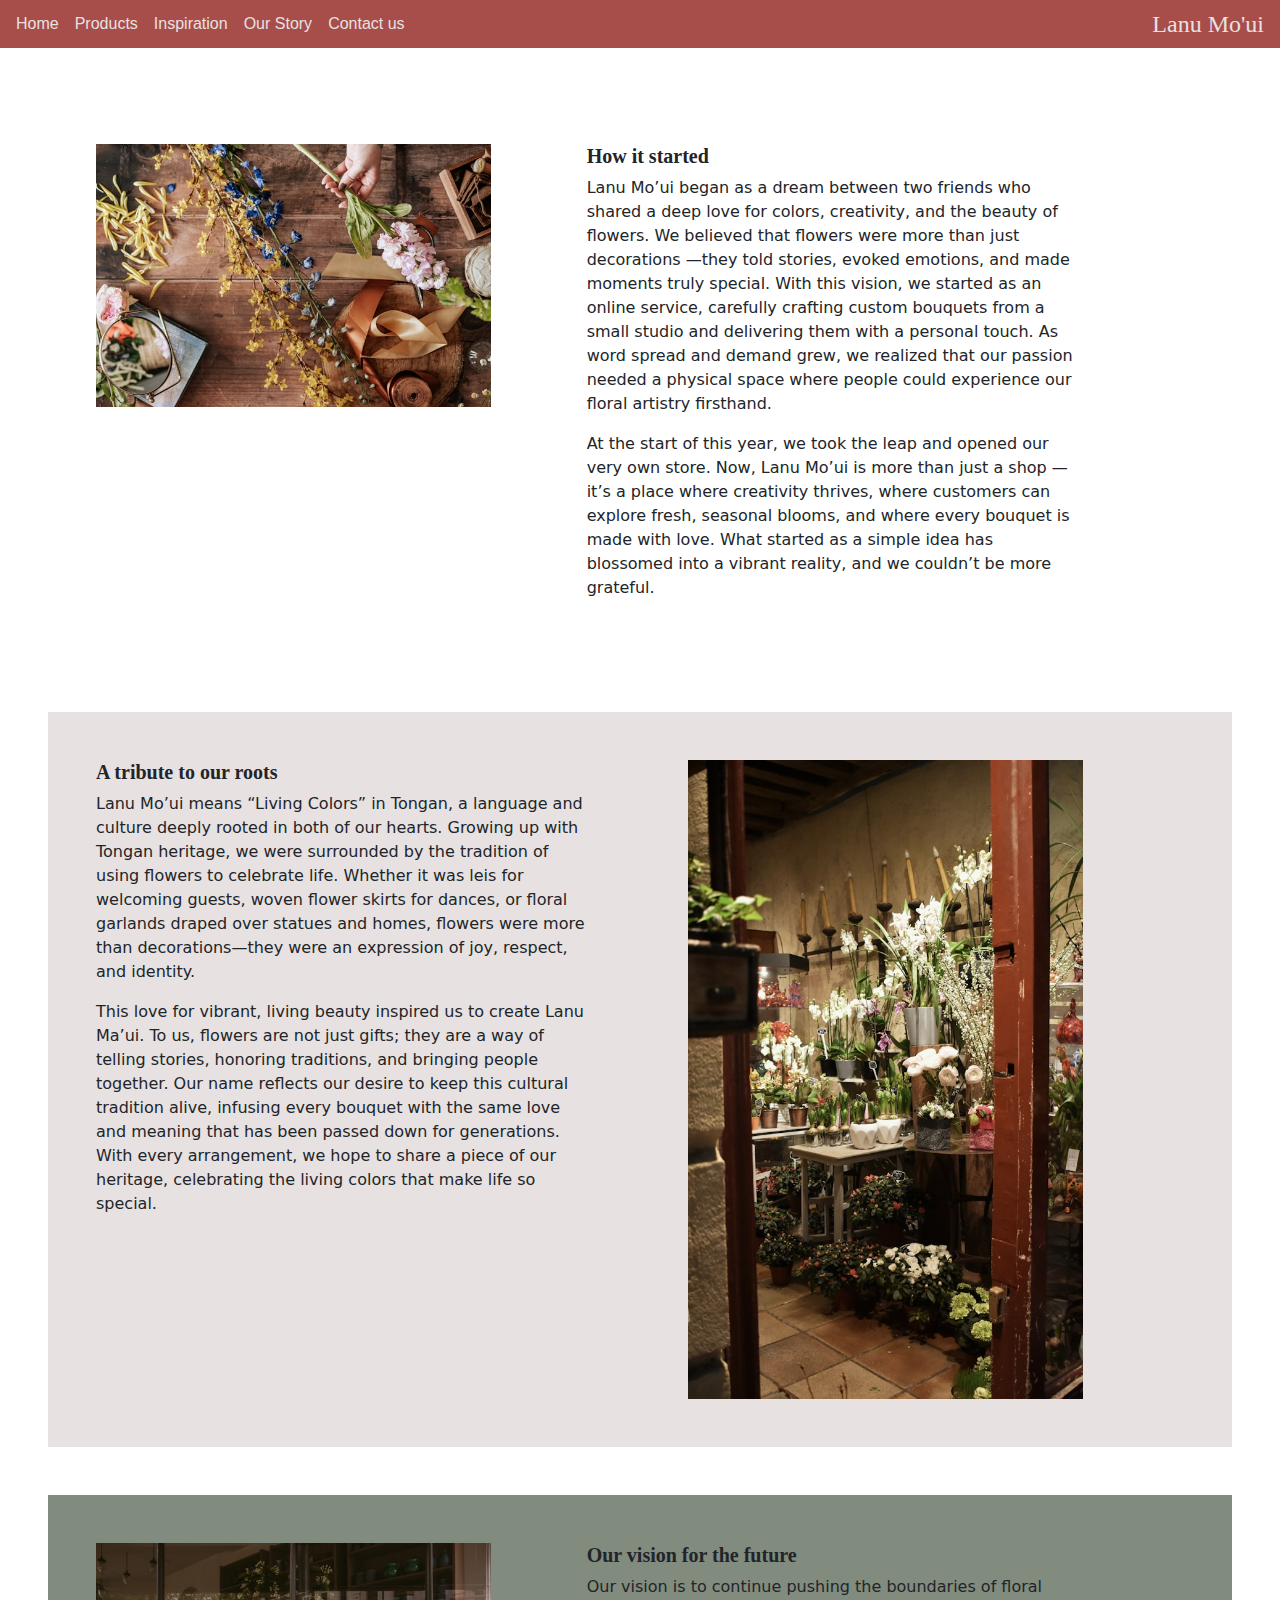
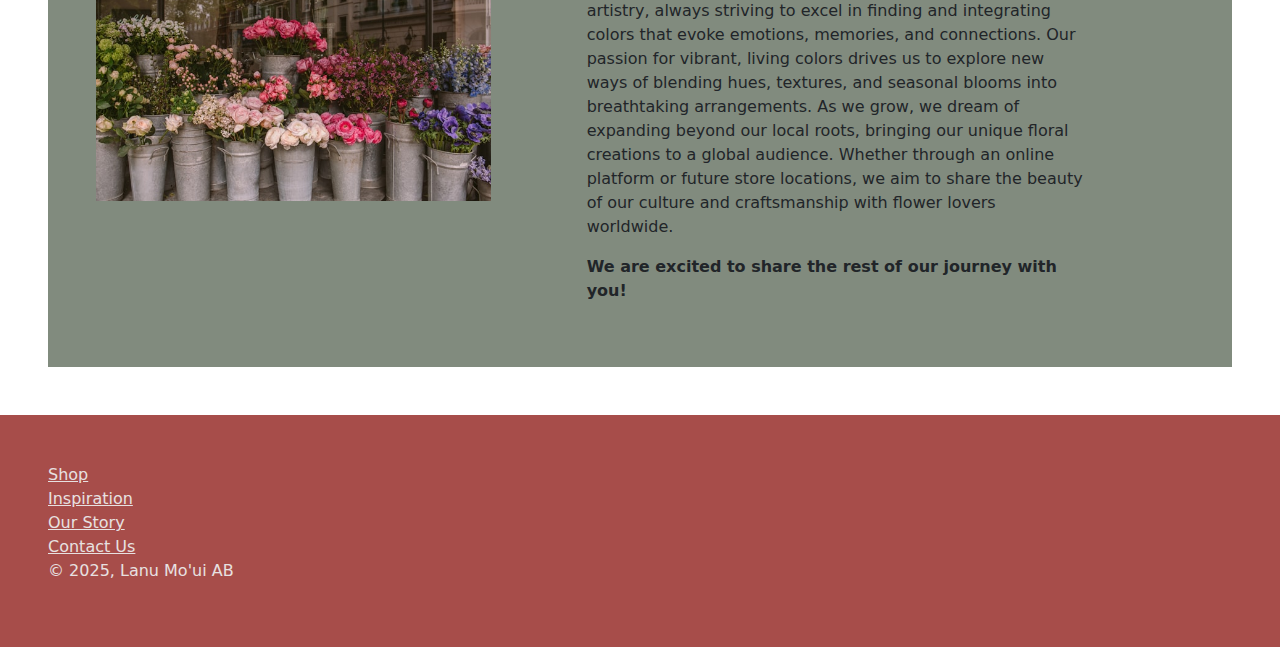
==== HTML/about.html @ 5e1d5b34 "Initialize repository" ====
<!DOCTYPE html>
<html lang="en">
  <head>
    <meta charset="UTF-8" />
    <meta name="viewport" content="width=device-width, initial-scale=1.0" />
    <title>About</title>
    <link
      href="https://cdn.jsdelivr.net/npm/bootstrap@5.3.3/dist/css/bootstrap.min.css"
      rel="stylesheet"
      integrity="sha384-QWTKZyjpPEjISv5WaRU9OFeRpok6YctnYmDr5pNlyT2bRjXh0JMhjY6hW+ALEwIH"
      crossorigin="anonymous"
    />
  </head>
  <style>
    h4 {
      font-family: Georgia, "Times New Roman", Times, serif;
      color: rgb(231, 225, 225);
      margin-bottom: auto;
    }
    h5 {
      font-family: Georgia, "Times New Roman", Times, serif;
      font-weight: bold;
    }

    .navbar-nav li a {
      color: rgb(231, 225, 225);
      font-family: "Trebuchet MS", "Lucida Sans Unicode", "Lucida Grande",
        "Lucida Sans", Arial, sans-serif;
    }

    .navbar-nav li a:hover {
      color: rgba(18, 18, 18, 0.5);
    }
  </style>
  <body>
    <nav
      class="navbar navbar-expand-lg py-1"
      style="background-color: rgb(167, 77, 74)"
    >
      <button
        class="navbar-toggler"
        type="button"
        data-bs-toggle="collapse"
        data-bs-target="#navbarNav"
        aria-controls="navbarNav"
        aria-expanded="false"
        aria-label="Toggle navigation"
      >
        <span class="navbar-toggler-icon"></span>
      </button>
      <div class="collapse navbar-collapse" id="navbarNav">
        <ul class="navbar-nav ms-2">
          <li class="nav-item active">
            <a class="nav-link" href="../index.html">Home</a>
          </li>
          <li class="nav-item">
            <a class="nav-link" href="products.html">Products</a>
          </li>
          <li class="nav-item">
            <a class="nav-link" href="gallery.html">Inspiration</a>
          </li>
          <li class="nav-item">
            <a class="nav-link" href="about.html">Our Story</a>
          </li>
          <li class="nav-item">
            <a class="nav-link" href="contact.html">Contact us</a>
          </li>
        </ul>
      </div>
      <a class="navbar-brand align-items-right" href="../index.html"
        ><h4>Lanu Mo'ui</h4></a
      >
    </nav>
    <div class="row g-0 m-5">
      <div class="col-md-4 m-md-5 m-0">
        <img src="images/ourStory.jpg" class="img-fluid" alt="Flower Spread" />
      </div>
      <div class="col-md-6">
        <div class="d-flex flex-column m-5">
          <h5>How it started</h5>
          <p>
            Lanu Mo’ui began as a dream between two friends who shared a deep
            love for colors, creativity, and the beauty of flowers. We believed
            that flowers were more than just decorations —they told stories,
            evoked emotions, and made moments truly special. With this vision,
            we started as an online service, carefully crafting custom bouquets
            from a small studio and delivering them with a personal touch. As
            word spread and demand grew, we realized that our passion needed a
            physical space where people could experience our floral artistry
            firsthand.
          </p>
          <p>
            At the start of this year, we took the leap and opened our very own
            store. Now, Lanu Mo’ui is more than just a shop —it’s a place where
            creativity thrives, where customers can explore fresh, seasonal
            blooms, and where every bouquet is made with love. What started as a
            simple idea has blossomed into a vibrant reality, and we couldn’t be
            more grateful.
          </p>
        </div>
      </div>
    </div>
    <div class="row g-0 m-5" style="background-color: rgb(231, 225, 225)">
      <div class="col-md-6">
        <div class="d-flex flex-column m-5">
          <h5>A tribute to our roots</h5>
          <p>
            Lanu Mo’ui means “Living Colors” in Tongan, a language and culture
            deeply rooted in both of our hearts. Growing up with Tongan
            heritage, we were surrounded by the tradition of using flowers to
            celebrate life. Whether it was leis for welcoming guests, woven
            flower skirts for dances, or floral garlands draped over statues and
            homes, flowers were more than decorations—they were an expression of
            joy, respect, and identity.
          </p>
          <p>
            This love for vibrant, living beauty inspired us to create Lanu
            Ma’ui. To us, flowers are not just gifts; they are a way of telling
            stories, honoring traditions, and bringing people together. Our name
            reflects our desire to keep this cultural tradition alive, infusing
            every bouquet with the same love and meaning that has been passed
            down for generations. With every arrangement, we hope to share a
            piece of our heritage, celebrating the living colors that make life
            so special.
          </p>
        </div>
      </div>
      <div class="col-md-4 m-md-5 m-0">
        <img src="images/ourStory1.jpg" class="img-fluid" alt="Florist Store" />
      </div>
    </div>
    <div class="row g-0 m-5" style="background-color: rgb(129, 139, 126)">
      <div class="col-md-4 m-md-5 m-0">
        <img src="images/flowerShop.jpg" class="img-fluid" alt="Flower Shop" />
      </div>
      <div class="col-md-6">
        <div class="d-flex flex-column m-5">
          <h5>Our vision for the future</h5>
          <p>
            Our vision is to continue pushing the boundaries of floral artistry,
            always striving to excel in finding and integrating colors that
            evoke emotions, memories, and connections. Our passion for vibrant,
            living colors drives us to explore new ways of blending hues,
            textures, and seasonal blooms into breathtaking arrangements. As we
            grow, we dream of expanding beyond our local roots, bringing our
            unique floral creations to a global audience. Whether through an
            online platform or future store locations, we aim to share the
            beauty of our culture and craftsmanship with flower lovers
            worldwide.
          </p>
          <p>
            <b>We are excited to share the rest of our journey with you!</b>
          </p>
        </div>
      </div>
    </div>

    <div style="background-color: rgb(167, 77, 74)">
      <footer
        class="col-md-2 ms-5 py-5 text-start"
        style="list-style: none; color: rgb(231, 225, 225)"
      >
        <li>
          <a href="HTML/products.html" style="color: rgb(231, 225, 225)"
            >Shop</a
          >
        </li>
        <li>
          <a href="HTML/gallery.html" style="color: rgb(231, 225, 225)"
            >Inspiration</a
          >
        </li>
        <li>
          <a href="HTML/about.html" style="color: rgb(231, 225, 225)"
            >Our Story</a
          >
        </li>
        <li>
          <a href="HTML/contact.html" style="color: rgb(231, 225, 225)"
            >Contact Us</a
          >
        </li>
        <p>&copy; 2025, Lanu Mo'ui AB</p>
      </footer>
    </div>
    <script src="https://cdn.jsdelivr.net/npm/bootstrap@5.3.3/dist/js/bootstrap.bundle.min.js"></script>
  </body>
</html>
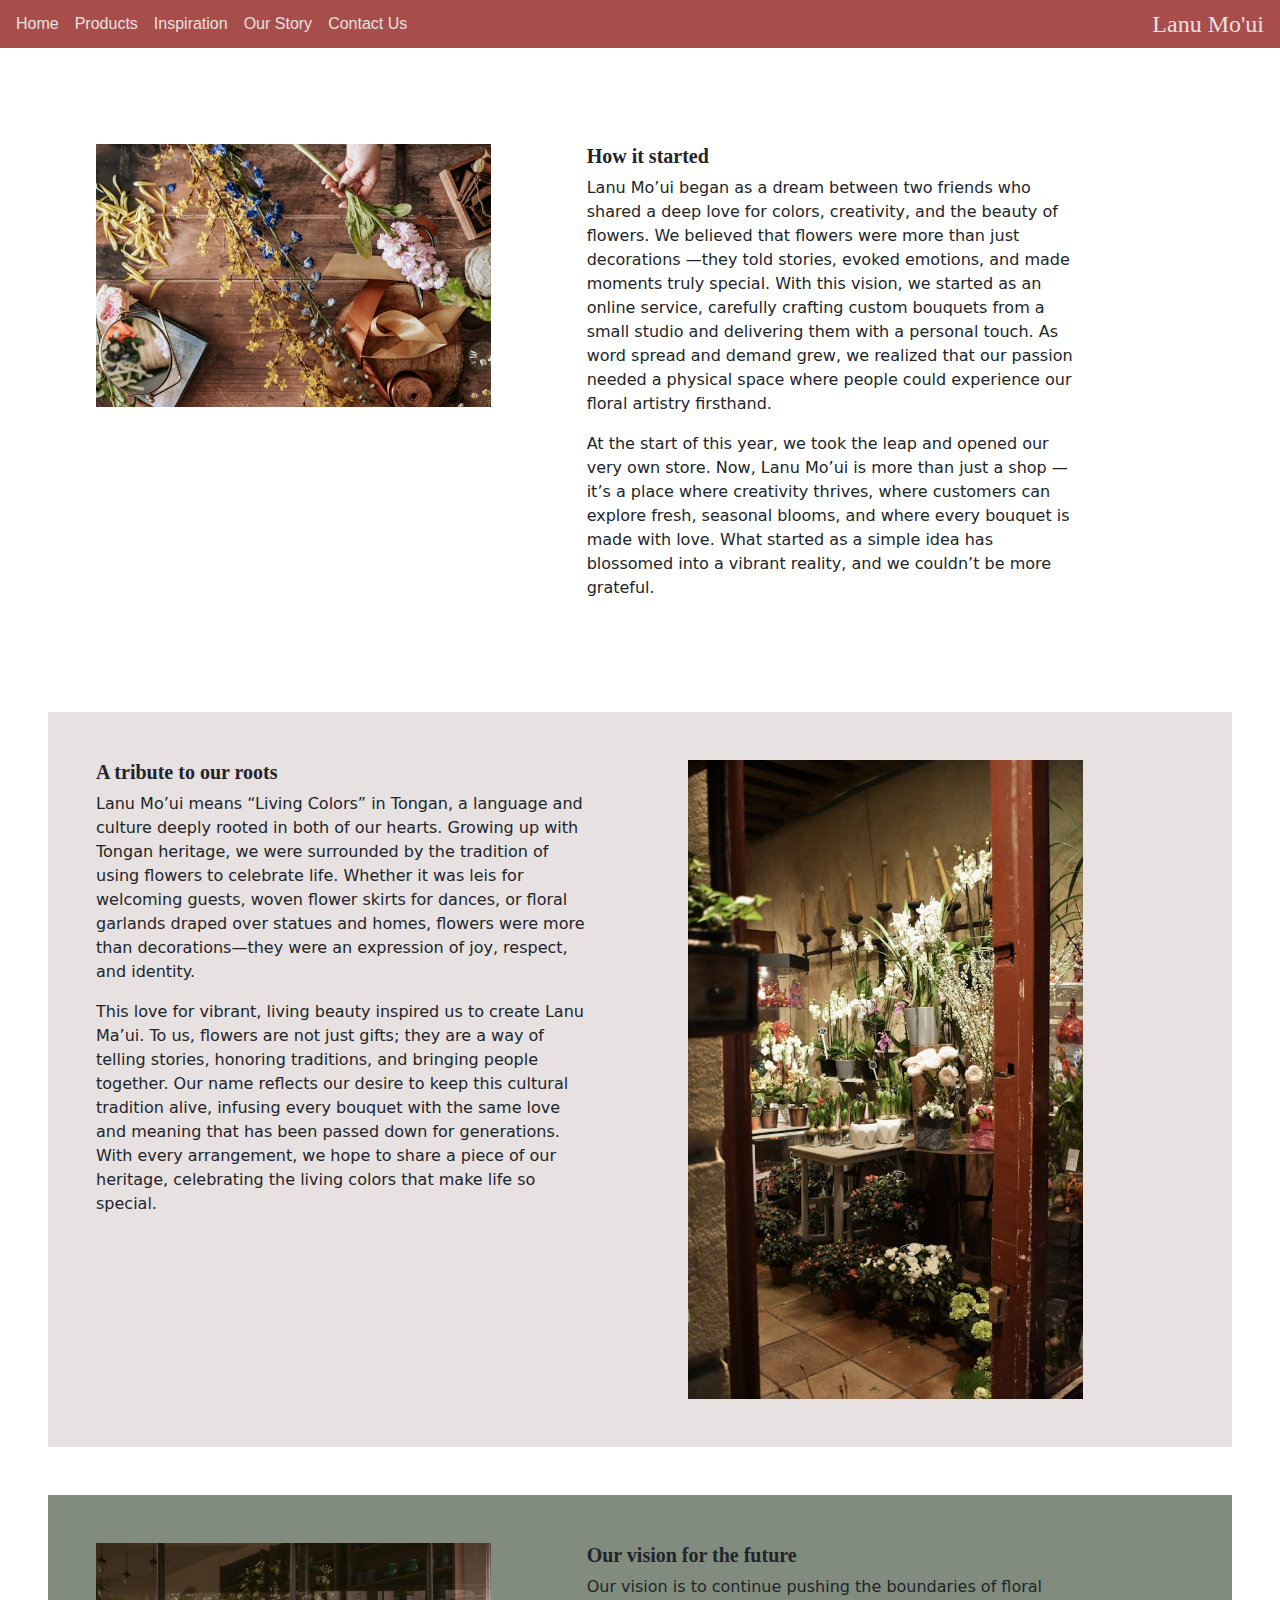
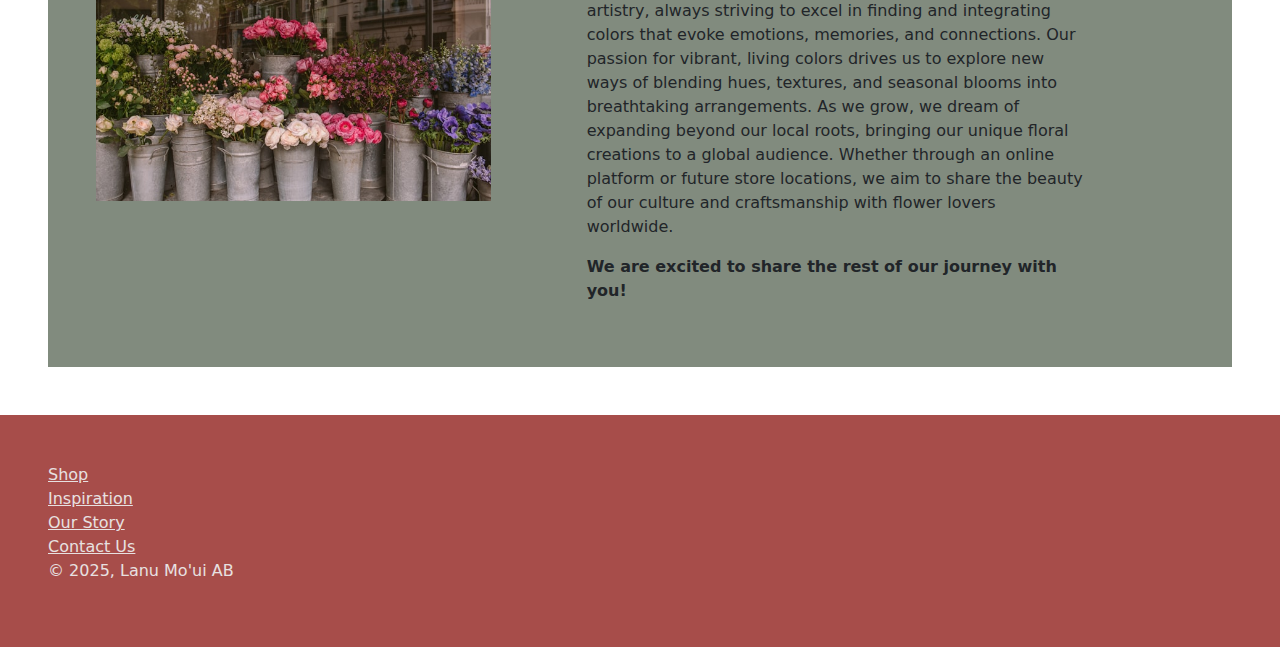
==== commit acf74fd9: "Minor style changes" ====
--- a/HTML/about.html
+++ b/HTML/about.html
@@ -10,33 +10,10 @@
       integrity="sha384-QWTKZyjpPEjISv5WaRU9OFeRpok6YctnYmDr5pNlyT2bRjXh0JMhjY6hW+ALEwIH"
       crossorigin="anonymous"
     />
+    <link rel="stylesheet" href="../CSS/about.css" />
   </head>
-  <style>
-    h4 {
-      font-family: Georgia, "Times New Roman", Times, serif;
-      color: rgb(231, 225, 225);
-      margin-bottom: auto;
-    }
-    h5 {
-      font-family: Georgia, "Times New Roman", Times, serif;
-      font-weight: bold;
-    }
-
-    .navbar-nav li a {
-      color: rgb(231, 225, 225);
-      font-family: "Trebuchet MS", "Lucida Sans Unicode", "Lucida Grande",
-        "Lucida Sans", Arial, sans-serif;
-    }
-
-    .navbar-nav li a:hover {
-      color: rgba(18, 18, 18, 0.5);
-    }
-  </style>
   <body>
-    <nav
-      class="navbar navbar-expand-lg py-1"
-      style="background-color: rgb(167, 77, 74)"
-    >
+    <nav class="navbar navbar-expand-lg py-1">
       <button
         class="navbar-toggler"
         type="button"
@@ -63,7 +40,7 @@
             <a class="nav-link" href="about.html">Our Story</a>
           </li>
           <li class="nav-item">
-            <a class="nav-link" href="contact.html">Contact us</a>
+            <a class="nav-link" href="contact.html">Contact Us</a>
           </li>
         </ul>
       </div>
@@ -100,7 +77,7 @@
         </div>
       </div>
     </div>
-    <div class="row g-0 m-5" style="background-color: rgb(231, 225, 225)">
+    <div class="row g-0 m-5" id="tributeSection">
       <div class="col-md-6">
         <div class="d-flex flex-column m-5">
           <h5>A tribute to our roots</h5>
@@ -129,7 +106,7 @@
         <img src="images/ourStory1.jpg" class="img-fluid" alt="Florist Store" />
       </div>
     </div>
-    <div class="row g-0 m-5" style="background-color: rgb(129, 139, 126)">
+    <div class="row g-0 m-5" id="futureVision">
       <div class="col-md-4 m-md-5 m-0">
         <img src="images/flowerShop.jpg" class="img-fluid" alt="Flower Shop" />
       </div>
@@ -155,30 +132,19 @@
       </div>
     </div>
 
-    <div style="background-color: rgb(167, 77, 74)">
-      <footer
-        class="col-md-2 ms-5 py-5 text-start"
-        style="list-style: none; color: rgb(231, 225, 225)"
-      >
+    <div class="footer">
+      <footer class="ms-5 py-5 text-start">
         <li>
-          <a href="HTML/products.html" style="color: rgb(231, 225, 225)"
-            >Shop</a
-          >
+          <a href="products.html">Shop</a>
         </li>
         <li>
-          <a href="HTML/gallery.html" style="color: rgb(231, 225, 225)"
-            >Inspiration</a
-          >
+          <a href="gallery.html">Inspiration</a>
         </li>
         <li>
-          <a href="HTML/about.html" style="color: rgb(231, 225, 225)"
-            >Our Story</a
-          >
+          <a href="about.html">Our Story</a>
         </li>
         <li>
-          <a href="HTML/contact.html" style="color: rgb(231, 225, 225)"
-            >Contact Us</a
-          >
+          <a href="contact.html">Contact Us</a>
         </li>
         <p>&copy; 2025, Lanu Mo'ui AB</p>
       </footer>
--- a/CSS/about.css
+++ b/CSS/about.css
@@ -0,0 +1,38 @@
+h4 {
+    font-family: Georgia, "Times New Roman", Times, serif;
+    color: rgb(231, 225, 225);
+    margin-bottom: auto;
+  }
+  h5 {
+    font-family: Georgia, "Times New Roman", Times, serif;
+    font-weight: bold;
+  }
+
+  .navbar,
+  .navbar-nav li a {
+    background-color: rgb(167, 77, 74);
+    color: rgb(231, 225, 225);
+    font-family: "Trebuchet MS", "Lucida Sans Unicode", "Lucida Grande",
+      "Lucida Sans", Arial, sans-serif;
+  }
+
+  .navbar-nav li a:hover {
+    color: rgba(18, 18, 18, 0.5);
+  }
+  footer,
+  .footer {
+    color: rgb(231, 225, 225);
+    background-color: rgb(167, 77, 74);
+  }
+
+  li,
+  li a {
+    color: rgb(231, 225, 225);
+    list-style: none;
+  }
+  #tributeSection {
+    background-color: rgb(231, 225, 225);
+  }
+  #futureVision {
+    background-color: rgb(129, 139, 126);
+  }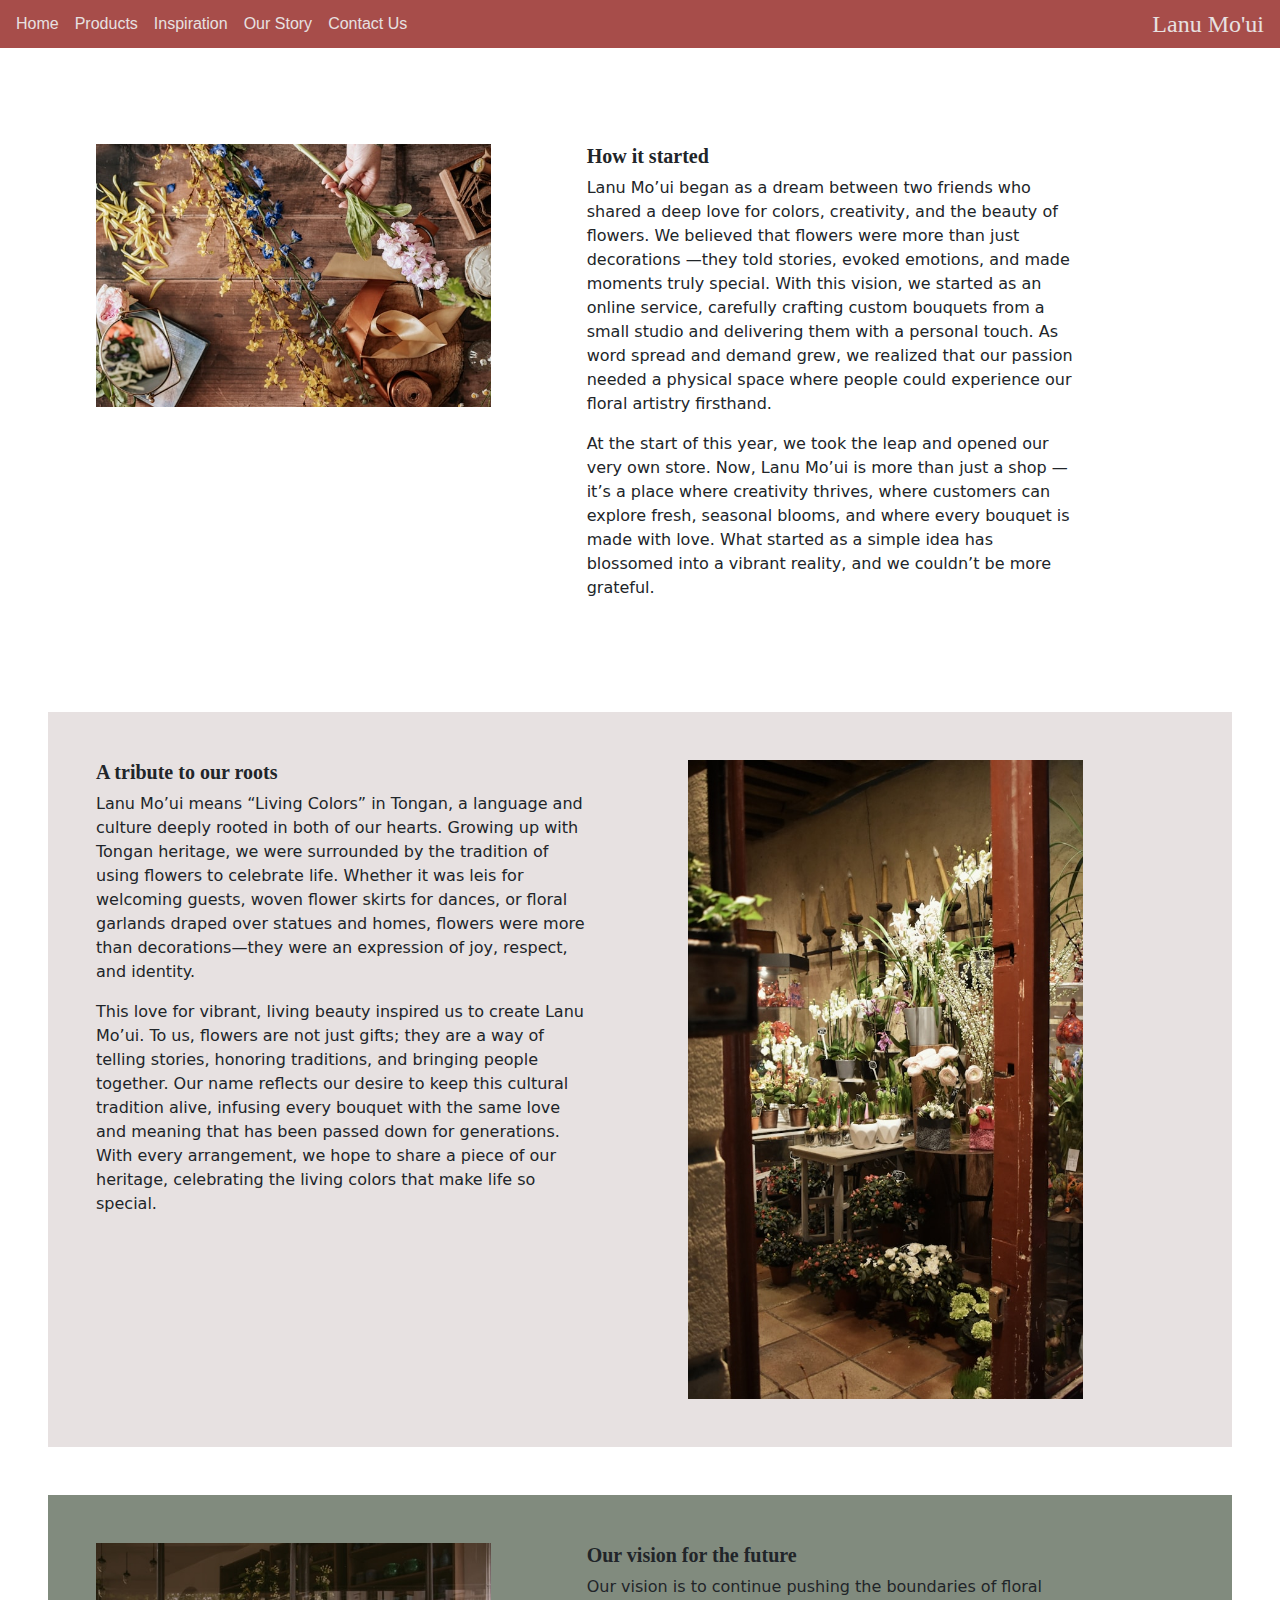
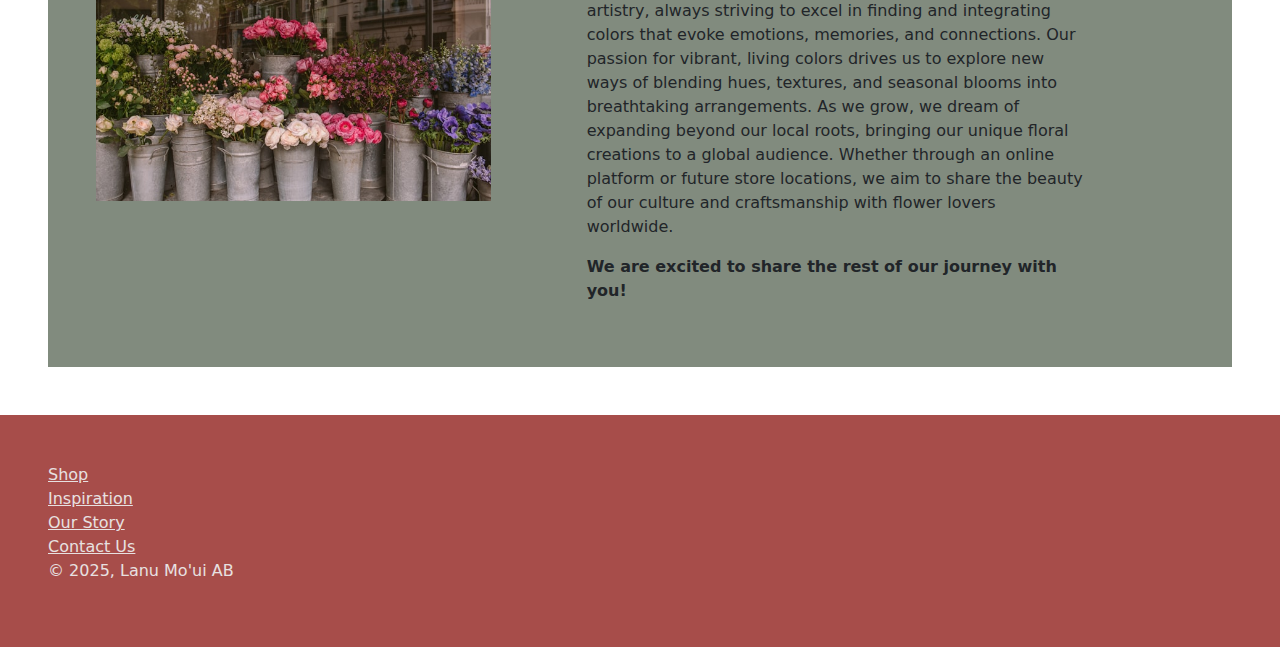
==== commit cd04adba: "small html fixes" ====
--- a/HTML/about.html
+++ b/HTML/about.html
@@ -92,7 +92,7 @@
           </p>
           <p>
             This love for vibrant, living beauty inspired us to create Lanu
-            Ma’ui. To us, flowers are not just gifts; they are a way of telling
+            Mo’ui. To us, flowers are not just gifts; they are a way of telling
             stories, honoring traditions, and bringing people together. Our name
             reflects our desire to keep this cultural tradition alive, infusing
             every bouquet with the same love and meaning that has been passed
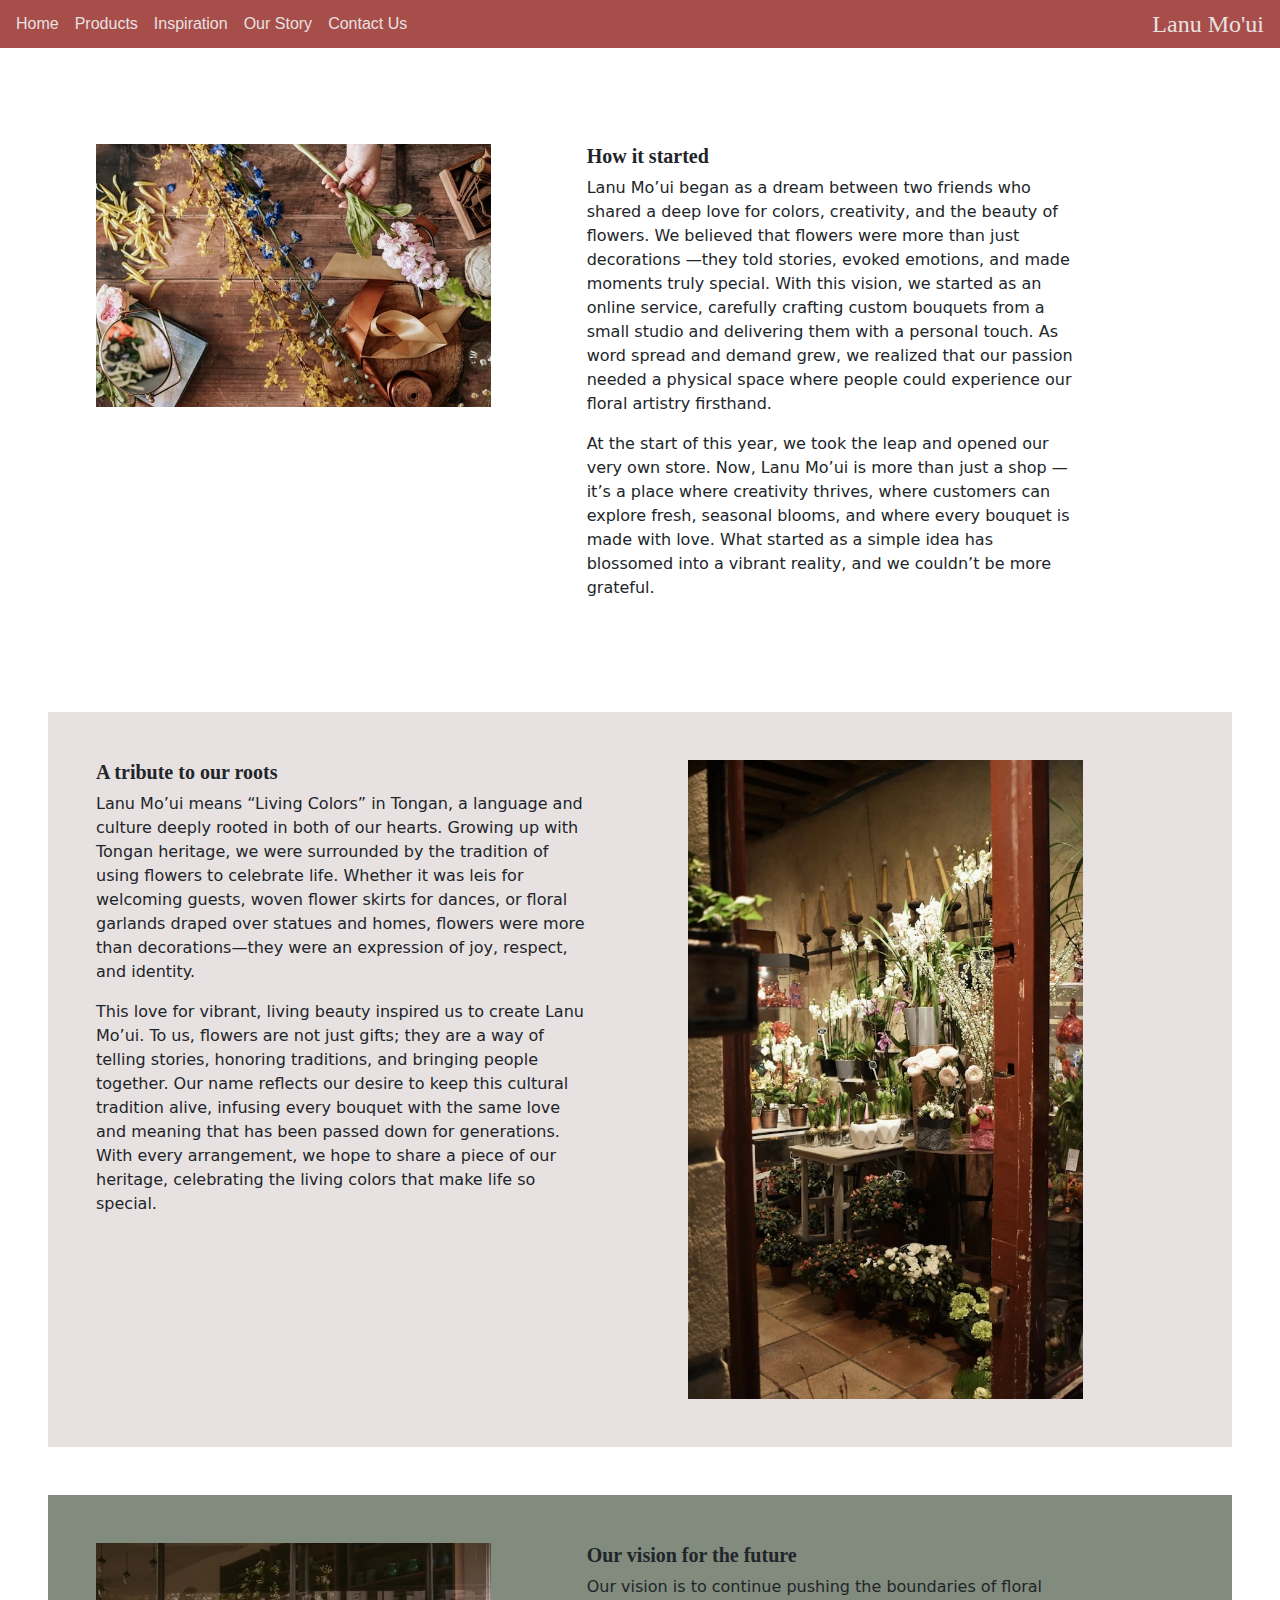
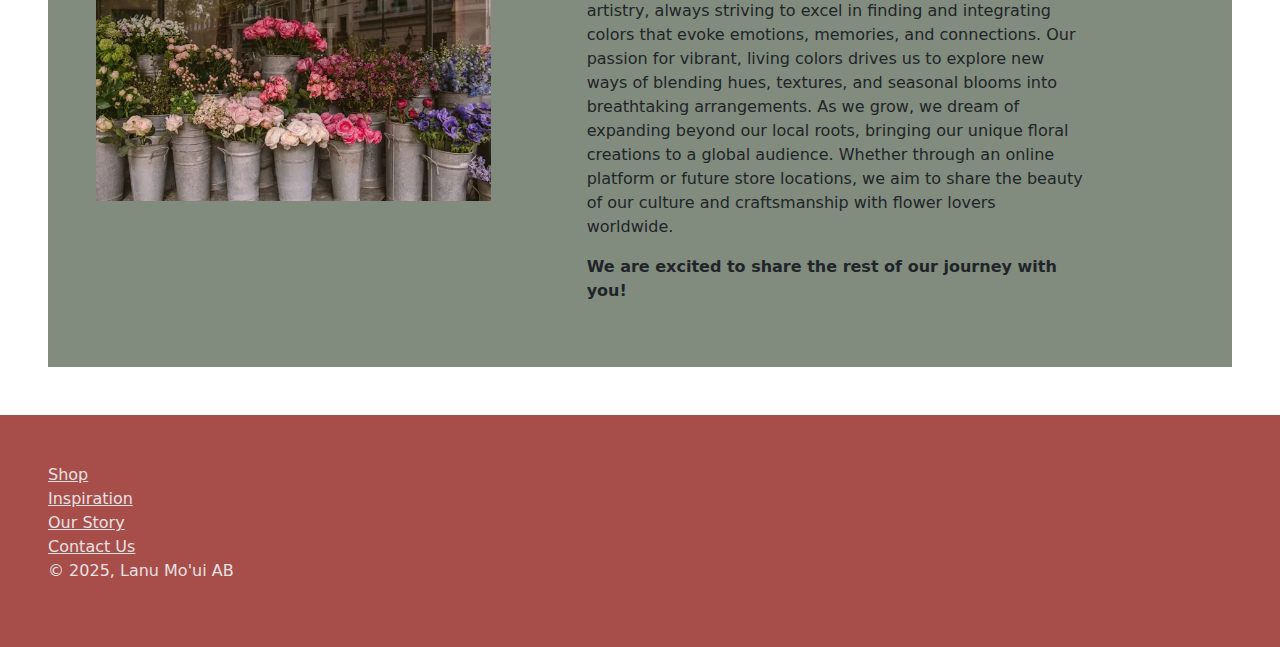
==== commit 3ff77ac6: "convert images to .webp" ====
--- a/HTML/about.html
+++ b/HTML/about.html
@@ -50,7 +50,7 @@
     </nav>
     <div class="row g-0 m-5">
       <div class="col-md-4 m-md-5 m-0">
-        <img src="images/ourStory.jpg" class="img-fluid" alt="Flower Spread" />
+        <img src="images/ourStory.webp" class="img-fluid" alt="Flower Spread" />
       </div>
       <div class="col-md-6">
         <div class="d-flex flex-column m-5">
@@ -103,12 +103,16 @@
         </div>
       </div>
       <div class="col-md-4 m-md-5 m-0">
-        <img src="images/ourStory1.jpg" class="img-fluid" alt="Florist Store" />
+        <img
+          src="images/ourStory1.webp"
+          class="img-fluid"
+          alt="Florist Store"
+        />
       </div>
     </div>
     <div class="row g-0 m-5" id="futureVision">
       <div class="col-md-4 m-md-5 m-0">
-        <img src="images/flowerShop.jpg" class="img-fluid" alt="Flower Shop" />
+        <img src="images/flowerShop.webp" class="img-fluid" alt="Flower Shop" />
       </div>
       <div class="col-md-6">
         <div class="d-flex flex-column m-5">
